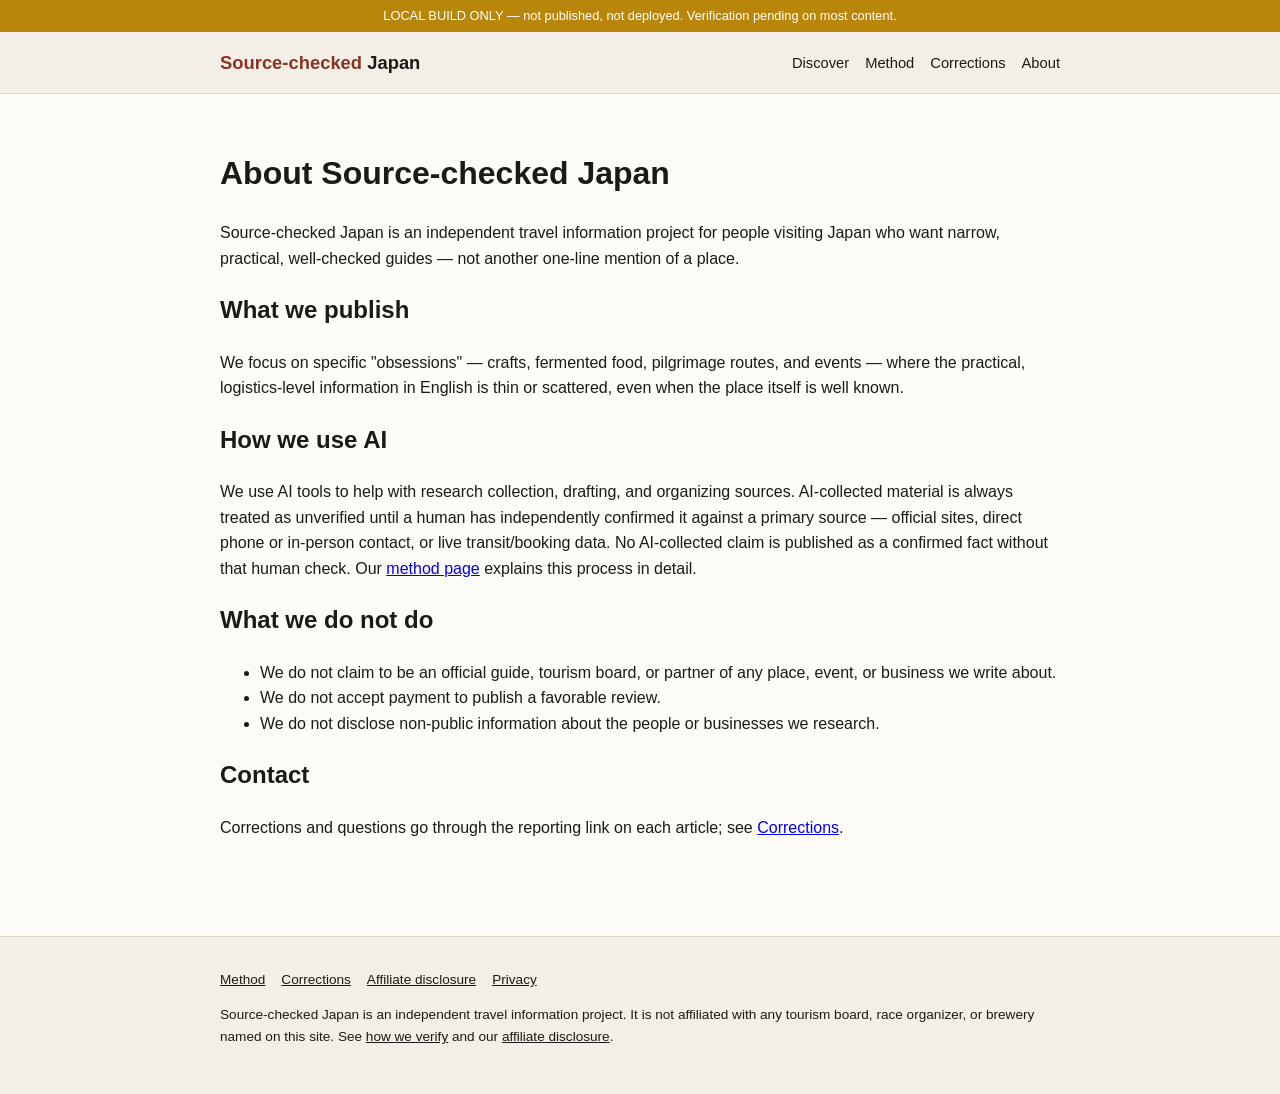
==== about/index.html @ e04d087a "Publish built site (Verification pending badges retained) Co-Authored-By: Claude Opus 4.8 <noreply@a" ====
<!DOCTYPE html><html lang="en" data-astro-cid-37fxchfa> <head><meta charset="UTF-8"><meta name="viewport" content="width=device-width, initial-scale=1.0"><title>About | Source-checked Japan</title><meta name="description" content="About Source-checked Japan and our AI use policy."><meta name="robots" content="noindex, nofollow"><link rel="stylesheet" href="/_astro/index.BX7XBRq1.css"></head> <body data-astro-cid-37fxchfa> <div class="dev-banner" data-astro-cid-37fxchfa>LOCAL BUILD ONLY — not published, not deployed. Verification pending on most content.</div> <header class="site" data-astro-cid-37fxchfa> <div class="wrap" data-astro-cid-37fxchfa> <a class="brand" href="/" data-astro-cid-37fxchfa><span class="mark" data-astro-cid-37fxchfa>Source-checked</span> Japan</a> <nav class="site-nav" data-astro-cid-37fxchfa> <ul data-astro-cid-37fxchfa> <li data-astro-cid-37fxchfa><a href="/discover/" data-astro-cid-37fxchfa>Discover</a></li> <li data-astro-cid-37fxchfa><a href="/method/" data-astro-cid-37fxchfa>Method</a></li> <li data-astro-cid-37fxchfa><a href="/corrections/" data-astro-cid-37fxchfa>Corrections</a></li> <li data-astro-cid-37fxchfa><a href="/about/" data-astro-cid-37fxchfa>About</a></li> </ul> </nav> </div> </header> <main data-astro-cid-37fxchfa> <div class="wrap" data-astro-cid-37fxchfa>  <h1>About Source-checked Japan</h1> <p>Source-checked Japan is an independent travel information project for people visiting Japan who want narrow, practical, well-checked guides — not another one-line mention of a place.</p> <section class="block"> <h2>What we publish</h2> <p>We focus on specific "obsessions" — crafts, fermented food, pilgrimage routes, and events — where the practical, logistics-level information in English is thin or scattered, even when the place itself is well known.</p> </section> <section class="block"> <h2>How we use AI</h2> <p>We use AI tools to help with research collection, drafting, and organizing sources. AI-collected material is always treated as unverified until a human has independently confirmed it against a primary source — official sites, direct phone or in-person contact, or live transit/booking data. No AI-collected claim is published as a confirmed fact without that human check. Our <a href="/method/">method page</a> explains this process in detail.</p> </section> <section class="block"> <h2>What we do not do</h2> <ul> <li>We do not claim to be an official guide, tourism board, or partner of any place, event, or business we write about.</li> <li>We do not accept payment to publish a favorable review.</li> <li>We do not disclose non-public information about the people or businesses we research.</li> </ul> </section> <section class="block"> <h2>Contact</h2> <p>Corrections and questions go through the reporting link on each article; see <a href="/corrections/">Corrections</a>.</p> </section>  </div> </main> <footer class="site" data-astro-cid-37fxchfa> <div class="wrap" data-astro-cid-37fxchfa> <ul data-astro-cid-37fxchfa> <li data-astro-cid-37fxchfa><a href="/method/" data-astro-cid-37fxchfa>Method</a></li> <li data-astro-cid-37fxchfa><a href="/corrections/" data-astro-cid-37fxchfa>Corrections</a></li> <li data-astro-cid-37fxchfa><a href="/affiliate-disclosure/" data-astro-cid-37fxchfa>Affiliate disclosure</a></li> <li data-astro-cid-37fxchfa><a href="/privacy/" data-astro-cid-37fxchfa>Privacy</a></li> </ul> <p data-astro-cid-37fxchfa>Source-checked Japan is an independent travel information project. It is not affiliated with any tourism board, race organizer, or brewery named on this site. See <a href="/method/" data-astro-cid-37fxchfa>how we verify</a> and our <a href="/affiliate-disclosure/" data-astro-cid-37fxchfa>affiliate disclosure</a>.</p> </div> </footer> </body></html>
---- _astro/index.BX7XBRq1.css ----
:root{--ink: #1c1a17;--paper: #fdfbf7;--paper-alt: #f4efe6;--accent: #8a3324;--accent-2: #2f5233;--line: #ddd3c2;--pending-bg: #fff3cd;--pending-border: #b8860b;--pending-ink: #6b4e00;--checked-bg: #e6f2e9;--checked-border: #2f5233;--checked-ink: #1e3a22;font-family:-apple-system,Segoe UI,Hiragino Sans,sans-serif}[data-astro-cid-37fxchfa]{box-sizing:border-box}html,body{margin:0;padding:0;background:var(--paper);color:var(--ink)}body{line-height:1.6}a[data-astro-cid-37fxchfa]{color:var(--accent)}img[data-astro-cid-37fxchfa]{max-width:100%}.wrap[data-astro-cid-37fxchfa]{max-width:880px;margin:0 auto;padding:0 1.25rem}header[data-astro-cid-37fxchfa].site{border-bottom:1px solid var(--line);background:var(--paper-alt)}header[data-astro-cid-37fxchfa].site .wrap[data-astro-cid-37fxchfa]{display:flex;justify-content:space-between;align-items:center;flex-wrap:wrap;gap:.5rem;padding-top:1rem;padding-bottom:1rem}.brand[data-astro-cid-37fxchfa]{font-weight:700;font-size:1.15rem;text-decoration:none;color:var(--ink)}.brand[data-astro-cid-37fxchfa] .mark[data-astro-cid-37fxchfa]{color:var(--accent)}nav[data-astro-cid-37fxchfa].site-nav ul[data-astro-cid-37fxchfa]{list-style:none;display:flex;gap:1rem;margin:0;padding:0;flex-wrap:wrap}nav[data-astro-cid-37fxchfa].site-nav a[data-astro-cid-37fxchfa]{text-decoration:none;color:var(--ink);font-size:.92rem}nav[data-astro-cid-37fxchfa].site-nav a[data-astro-cid-37fxchfa]:hover{color:var(--accent)}main[data-astro-cid-37fxchfa]{padding:2rem 0 3rem}footer[data-astro-cid-37fxchfa].site{border-top:1px solid var(--line);background:var(--paper-alt);padding:2rem 0;margin-top:2rem;font-size:.85rem}footer[data-astro-cid-37fxchfa].site ul[data-astro-cid-37fxchfa]{list-style:none;display:flex;gap:1rem;flex-wrap:wrap;padding:0;margin:0 0 .75rem}footer[data-astro-cid-37fxchfa].site a[data-astro-cid-37fxchfa]{color:var(--ink)}.dev-banner[data-astro-cid-37fxchfa]{background:#b8860b;color:#fff;text-align:center;font-size:.8rem;padding:.35rem .5rem}.badge[data-astro-cid-37fxchfa]{display:inline-flex;align-items:center;gap:.3rem;font-size:.75rem;font-weight:700;text-transform:uppercase;letter-spacing:.02em;padding:.2rem .55rem;border-radius:999px;border:1px solid}.badge[data-astro-cid-37fxchfa].pending{background:var(--pending-bg);border-color:var(--pending-border);color:var(--pending-ink)}.badge[data-astro-cid-37fxchfa].checked{background:var(--checked-bg);border-color:var(--checked-border);color:var(--checked-ink)}.badge[data-astro-cid-37fxchfa].partial{background:#fde9d9;border-color:#b5651d;color:#6b3a0c}.badge[data-astro-cid-37fxchfa]:before{content:""}.badge[data-astro-cid-37fxchfa].pending:before{content:"⚠️"}.badge[data-astro-cid-37fxchfa].checked:before{content:"✓"}code[data-astro-cid-37fxchfa],pre[data-astro-cid-37fxchfa]{font-family:ui-monospace,Consolas,monospace}table[data-astro-cid-37fxchfa]{border-collapse:collapse;width:100%;margin:1rem 0}th[data-astro-cid-37fxchfa],td[data-astro-cid-37fxchfa]{border:1px solid var(--line);padding:.5rem .6rem;text-align:left;vertical-align:top;font-size:.92rem}th[data-astro-cid-37fxchfa]{background:var(--paper-alt)}h1[data-astro-cid-37fxchfa],h2[data-astro-cid-37fxchfa],h3[data-astro-cid-37fxchfa]{line-height:1.25}section[data-astro-cid-37fxchfa].block{margin:2rem 0}.card[data-astro-cid-37fxchfa]{border:1px solid var(--line);border-radius:10px;padding:1rem 1.25rem;background:#fff;margin-bottom:1rem}.grid[data-astro-cid-37fxchfa]{display:grid;gap:1rem}@media (min-width: 640px){.grid[data-astro-cid-37fxchfa].cols-2{grid-template-columns:1fr 1fr}.grid[data-astro-cid-37fxchfa].cols-3{grid-template-columns:repeat(3,1fr)}}.tag[data-astro-cid-37fxchfa]{display:inline-block;font-size:.75rem;background:var(--paper-alt);border:1px solid var(--line);border-radius:999px;padding:.15rem .6rem;margin-right:.3rem}.btn[data-astro-cid-37fxchfa]{display:inline-block;background:var(--accent);color:#fff;text-decoration:none;padding:.55rem 1rem;border-radius:6px;font-size:.92rem}.btn[data-astro-cid-37fxchfa].secondary{background:var(--accent-2)}.disclosure[data-astro-cid-37fxchfa]{font-size:.8rem;color:#555;border-left:3px solid var(--line);padding-left:.6rem;margin:.75rem 0}@media (max-width: 400px){body{font-size:15px}}
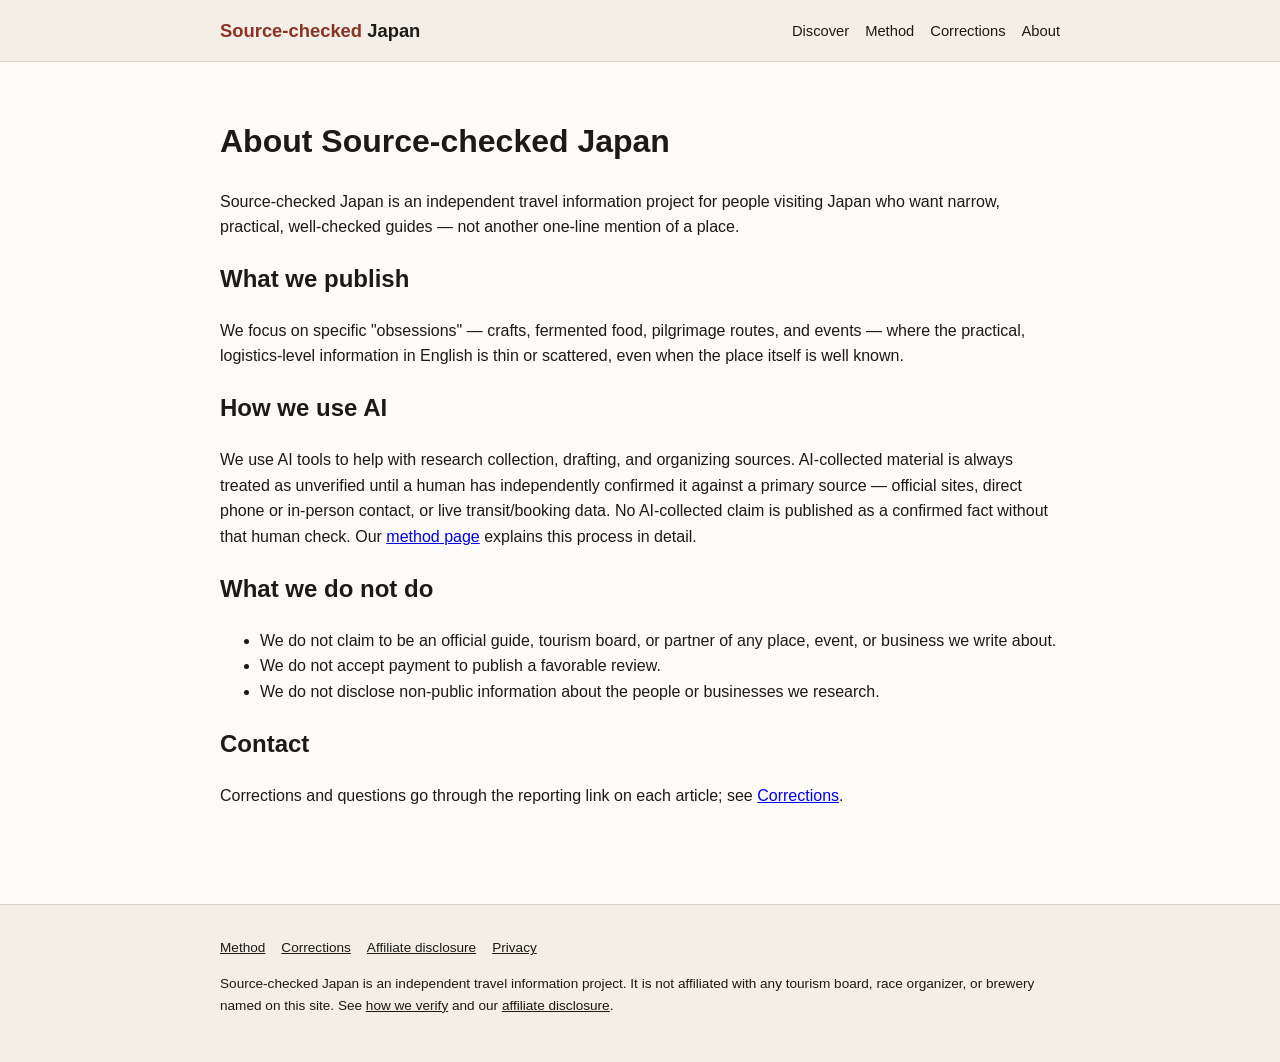
==== commit 3dd3e985: "Fix public site to safe state: remove LOCAL BUILD ONLY banner, publish only verified articles (Yuasa" ====
--- a/about/index.html
+++ b/about/index.html
@@ -1 +1 @@
-<!DOCTYPE html><html lang="en" data-astro-cid-37fxchfa> <head><meta charset="UTF-8"><meta name="viewport" content="width=device-width, initial-scale=1.0"><title>About | Source-checked Japan</title><meta name="description" content="About Source-checked Japan and our AI use policy."><meta name="robots" content="noindex, nofollow"><link rel="stylesheet" href="/_astro/index.BX7XBRq1.css"></head> <body data-astro-cid-37fxchfa> <div class="dev-banner" data-astro-cid-37fxchfa>LOCAL BUILD ONLY — not published, not deployed. Verification pending on most content.</div> <header class="site" data-astro-cid-37fxchfa> <div class="wrap" data-astro-cid-37fxchfa> <a class="brand" href="/" data-astro-cid-37fxchfa><span class="mark" data-astro-cid-37fxchfa>Source-checked</span> Japan</a> <nav class="site-nav" data-astro-cid-37fxchfa> <ul data-astro-cid-37fxchfa> <li data-astro-cid-37fxchfa><a href="/discover/" data-astro-cid-37fxchfa>Discover</a></li> <li data-astro-cid-37fxchfa><a href="/method/" data-astro-cid-37fxchfa>Method</a></li> <li data-astro-cid-37fxchfa><a href="/corrections/" data-astro-cid-37fxchfa>Corrections</a></li> <li data-astro-cid-37fxchfa><a href="/about/" data-astro-cid-37fxchfa>About</a></li> </ul> </nav> </div> </header> <main data-astro-cid-37fxchfa> <div class="wrap" data-astro-cid-37fxchfa>  <h1>About Source-checked Japan</h1> <p>Source-checked Japan is an independent travel information project for people visiting Japan who want narrow, practical, well-checked guides — not another one-line mention of a place.</p> <section class="block"> <h2>What we publish</h2> <p>We focus on specific "obsessions" — crafts, fermented food, pilgrimage routes, and events — where the practical, logistics-level information in English is thin or scattered, even when the place itself is well known.</p> </section> <section class="block"> <h2>How we use AI</h2> <p>We use AI tools to help with research collection, drafting, and organizing sources. AI-collected material is always treated as unverified until a human has independently confirmed it against a primary source — official sites, direct phone or in-person contact, or live transit/booking data. No AI-collected claim is published as a confirmed fact without that human check. Our <a href="/method/">method page</a> explains this process in detail.</p> </section> <section class="block"> <h2>What we do not do</h2> <ul> <li>We do not claim to be an official guide, tourism board, or partner of any place, event, or business we write about.</li> <li>We do not accept payment to publish a favorable review.</li> <li>We do not disclose non-public information about the people or businesses we research.</li> </ul> </section> <section class="block"> <h2>Contact</h2> <p>Corrections and questions go through the reporting link on each article; see <a href="/corrections/">Corrections</a>.</p> </section>  </div> </main> <footer class="site" data-astro-cid-37fxchfa> <div class="wrap" data-astro-cid-37fxchfa> <ul data-astro-cid-37fxchfa> <li data-astro-cid-37fxchfa><a href="/method/" data-astro-cid-37fxchfa>Method</a></li> <li data-astro-cid-37fxchfa><a href="/corrections/" data-astro-cid-37fxchfa>Corrections</a></li> <li data-astro-cid-37fxchfa><a href="/affiliate-disclosure/" data-astro-cid-37fxchfa>Affiliate disclosure</a></li> <li data-astro-cid-37fxchfa><a href="/privacy/" data-astro-cid-37fxchfa>Privacy</a></li> </ul> <p data-astro-cid-37fxchfa>Source-checked Japan is an independent travel information project. It is not affiliated with any tourism board, race organizer, or brewery named on this site. See <a href="/method/" data-astro-cid-37fxchfa>how we verify</a> and our <a href="/affiliate-disclosure/" data-astro-cid-37fxchfa>affiliate disclosure</a>.</p> </div> </footer> </body></html>+<!DOCTYPE html><html lang="en" data-astro-cid-37fxchfa> <head><meta charset="UTF-8"><meta name="viewport" content="width=device-width, initial-scale=1.0"><title>About | Source-checked Japan</title><meta name="description" content="About Source-checked Japan and our AI use policy."><meta name="robots" content="noindex, nofollow"><link rel="stylesheet" href="/_astro/index.BX7XBRq1.css"></head> <body data-astro-cid-37fxchfa>  <header class="site" data-astro-cid-37fxchfa> <div class="wrap" data-astro-cid-37fxchfa> <a class="brand" href="/" data-astro-cid-37fxchfa><span class="mark" data-astro-cid-37fxchfa>Source-checked</span> Japan</a> <nav class="site-nav" data-astro-cid-37fxchfa> <ul data-astro-cid-37fxchfa> <li data-astro-cid-37fxchfa><a href="/discover/" data-astro-cid-37fxchfa>Discover</a></li> <li data-astro-cid-37fxchfa><a href="/method/" data-astro-cid-37fxchfa>Method</a></li> <li data-astro-cid-37fxchfa><a href="/corrections/" data-astro-cid-37fxchfa>Corrections</a></li> <li data-astro-cid-37fxchfa><a href="/about/" data-astro-cid-37fxchfa>About</a></li> </ul> </nav> </div> </header> <main data-astro-cid-37fxchfa> <div class="wrap" data-astro-cid-37fxchfa>  <h1>About Source-checked Japan</h1> <p>Source-checked Japan is an independent travel information project for people visiting Japan who want narrow, practical, well-checked guides — not another one-line mention of a place.</p> <section class="block"> <h2>What we publish</h2> <p>We focus on specific "obsessions" — crafts, fermented food, pilgrimage routes, and events — where the practical, logistics-level information in English is thin or scattered, even when the place itself is well known.</p> </section> <section class="block"> <h2>How we use AI</h2> <p>We use AI tools to help with research collection, drafting, and organizing sources. AI-collected material is always treated as unverified until a human has independently confirmed it against a primary source — official sites, direct phone or in-person contact, or live transit/booking data. No AI-collected claim is published as a confirmed fact without that human check. Our <a href="/method/">method page</a> explains this process in detail.</p> </section> <section class="block"> <h2>What we do not do</h2> <ul> <li>We do not claim to be an official guide, tourism board, or partner of any place, event, or business we write about.</li> <li>We do not accept payment to publish a favorable review.</li> <li>We do not disclose non-public information about the people or businesses we research.</li> </ul> </section> <section class="block"> <h2>Contact</h2> <p>Corrections and questions go through the reporting link on each article; see <a href="/corrections/">Corrections</a>.</p> </section>  </div> </main> <footer class="site" data-astro-cid-37fxchfa> <div class="wrap" data-astro-cid-37fxchfa> <ul data-astro-cid-37fxchfa> <li data-astro-cid-37fxchfa><a href="/method/" data-astro-cid-37fxchfa>Method</a></li> <li data-astro-cid-37fxchfa><a href="/corrections/" data-astro-cid-37fxchfa>Corrections</a></li> <li data-astro-cid-37fxchfa><a href="/affiliate-disclosure/" data-astro-cid-37fxchfa>Affiliate disclosure</a></li> <li data-astro-cid-37fxchfa><a href="/privacy/" data-astro-cid-37fxchfa>Privacy</a></li> </ul> <p data-astro-cid-37fxchfa>Source-checked Japan is an independent travel information project. It is not affiliated with any tourism board, race organizer, or brewery named on this site. See <a href="/method/" data-astro-cid-37fxchfa>how we verify</a> and our <a href="/affiliate-disclosure/" data-astro-cid-37fxchfa>affiliate disclosure</a>.</p> </div> </footer> </body></html>
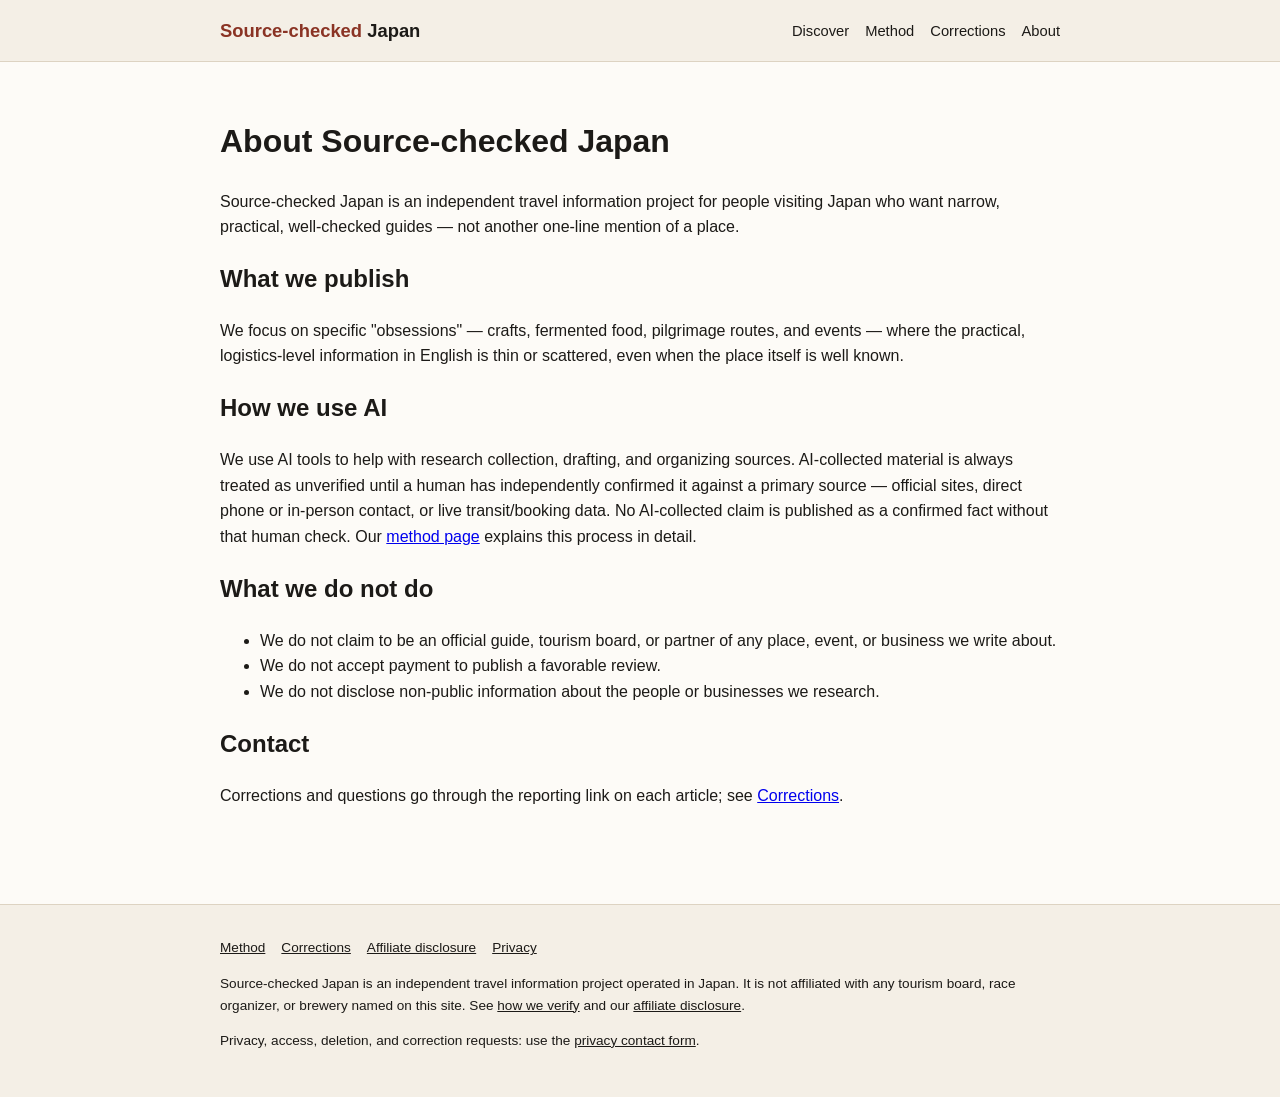
==== commit 306f61de: "Add CTA measurement (self-hosted endpoint), privacy notice update, remove internal notes from public" ====
--- a/about/index.html
+++ b/about/index.html
@@ -1 +1 @@
-<!DOCTYPE html><html lang="en" data-astro-cid-37fxchfa> <head><meta charset="UTF-8"><meta name="viewport" content="width=device-width, initial-scale=1.0"><title>About | Source-checked Japan</title><meta name="description" content="About Source-checked Japan and our AI use policy."><meta name="robots" content="noindex, nofollow"><link rel="stylesheet" href="/_astro/index.BX7XBRq1.css"></head> <body data-astro-cid-37fxchfa>  <header class="site" data-astro-cid-37fxchfa> <div class="wrap" data-astro-cid-37fxchfa> <a class="brand" href="/" data-astro-cid-37fxchfa><span class="mark" data-astro-cid-37fxchfa>Source-checked</span> Japan</a> <nav class="site-nav" data-astro-cid-37fxchfa> <ul data-astro-cid-37fxchfa> <li data-astro-cid-37fxchfa><a href="/discover/" data-astro-cid-37fxchfa>Discover</a></li> <li data-astro-cid-37fxchfa><a href="/method/" data-astro-cid-37fxchfa>Method</a></li> <li data-astro-cid-37fxchfa><a href="/corrections/" data-astro-cid-37fxchfa>Corrections</a></li> <li data-astro-cid-37fxchfa><a href="/about/" data-astro-cid-37fxchfa>About</a></li> </ul> </nav> </div> </header> <main data-astro-cid-37fxchfa> <div class="wrap" data-astro-cid-37fxchfa>  <h1>About Source-checked Japan</h1> <p>Source-checked Japan is an independent travel information project for people visiting Japan who want narrow, practical, well-checked guides — not another one-line mention of a place.</p> <section class="block"> <h2>What we publish</h2> <p>We focus on specific "obsessions" — crafts, fermented food, pilgrimage routes, and events — where the practical, logistics-level information in English is thin or scattered, even when the place itself is well known.</p> </section> <section class="block"> <h2>How we use AI</h2> <p>We use AI tools to help with research collection, drafting, and organizing sources. AI-collected material is always treated as unverified until a human has independently confirmed it against a primary source — official sites, direct phone or in-person contact, or live transit/booking data. No AI-collected claim is published as a confirmed fact without that human check. Our <a href="/method/">method page</a> explains this process in detail.</p> </section> <section class="block"> <h2>What we do not do</h2> <ul> <li>We do not claim to be an official guide, tourism board, or partner of any place, event, or business we write about.</li> <li>We do not accept payment to publish a favorable review.</li> <li>We do not disclose non-public information about the people or businesses we research.</li> </ul> </section> <section class="block"> <h2>Contact</h2> <p>Corrections and questions go through the reporting link on each article; see <a href="/corrections/">Corrections</a>.</p> </section>  </div> </main> <footer class="site" data-astro-cid-37fxchfa> <div class="wrap" data-astro-cid-37fxchfa> <ul data-astro-cid-37fxchfa> <li data-astro-cid-37fxchfa><a href="/method/" data-astro-cid-37fxchfa>Method</a></li> <li data-astro-cid-37fxchfa><a href="/corrections/" data-astro-cid-37fxchfa>Corrections</a></li> <li data-astro-cid-37fxchfa><a href="/affiliate-disclosure/" data-astro-cid-37fxchfa>Affiliate disclosure</a></li> <li data-astro-cid-37fxchfa><a href="/privacy/" data-astro-cid-37fxchfa>Privacy</a></li> </ul> <p data-astro-cid-37fxchfa>Source-checked Japan is an independent travel information project. It is not affiliated with any tourism board, race organizer, or brewery named on this site. See <a href="/method/" data-astro-cid-37fxchfa>how we verify</a> and our <a href="/affiliate-disclosure/" data-astro-cid-37fxchfa>affiliate disclosure</a>.</p> </div> </footer> </body></html>+<!DOCTYPE html><html lang="en" data-astro-cid-37fxchfa> <head><meta charset="UTF-8"><meta name="viewport" content="width=device-width, initial-scale=1.0"><title>About | Source-checked Japan</title><meta name="description" content="About Source-checked Japan and our AI use policy."><link rel="canonical" href="https://sourcecheckedjapan.com/about/"><link rel="stylesheet" href="/_astro/index.BX7XBRq1.css"></head> <body data-astro-cid-37fxchfa>  <header class="site" data-astro-cid-37fxchfa> <div class="wrap" data-astro-cid-37fxchfa> <a class="brand" href="/" data-astro-cid-37fxchfa><span class="mark" data-astro-cid-37fxchfa>Source-checked</span> Japan</a> <nav class="site-nav" data-astro-cid-37fxchfa> <ul data-astro-cid-37fxchfa> <li data-astro-cid-37fxchfa><a href="/discover/" data-astro-cid-37fxchfa>Discover</a></li> <li data-astro-cid-37fxchfa><a href="/method/" data-astro-cid-37fxchfa>Method</a></li> <li data-astro-cid-37fxchfa><a href="/corrections/" data-astro-cid-37fxchfa>Corrections</a></li> <li data-astro-cid-37fxchfa><a href="/about/" data-astro-cid-37fxchfa>About</a></li> </ul> </nav> </div> </header> <main data-astro-cid-37fxchfa> <div class="wrap" data-astro-cid-37fxchfa>  <h1>About Source-checked Japan</h1> <p>Source-checked Japan is an independent travel information project for people visiting Japan who want narrow, practical, well-checked guides — not another one-line mention of a place.</p> <section class="block"> <h2>What we publish</h2> <p>We focus on specific "obsessions" — crafts, fermented food, pilgrimage routes, and events — where the practical, logistics-level information in English is thin or scattered, even when the place itself is well known.</p> </section> <section class="block"> <h2>How we use AI</h2> <p>We use AI tools to help with research collection, drafting, and organizing sources. AI-collected material is always treated as unverified until a human has independently confirmed it against a primary source — official sites, direct phone or in-person contact, or live transit/booking data. No AI-collected claim is published as a confirmed fact without that human check. Our <a href="/method/">method page</a> explains this process in detail.</p> </section> <section class="block"> <h2>What we do not do</h2> <ul> <li>We do not claim to be an official guide, tourism board, or partner of any place, event, or business we write about.</li> <li>We do not accept payment to publish a favorable review.</li> <li>We do not disclose non-public information about the people or businesses we research.</li> </ul> </section> <section class="block"> <h2>Contact</h2> <p>Corrections and questions go through the reporting link on each article; see <a href="/corrections/">Corrections</a>.</p> </section>  </div> </main> <footer class="site" data-astro-cid-37fxchfa> <div class="wrap" data-astro-cid-37fxchfa> <ul data-astro-cid-37fxchfa> <li data-astro-cid-37fxchfa><a href="/method/" data-astro-cid-37fxchfa>Method</a></li> <li data-astro-cid-37fxchfa><a href="/corrections/" data-astro-cid-37fxchfa>Corrections</a></li> <li data-astro-cid-37fxchfa><a href="/affiliate-disclosure/" data-astro-cid-37fxchfa>Affiliate disclosure</a></li> <li data-astro-cid-37fxchfa><a href="/privacy/" data-astro-cid-37fxchfa>Privacy</a></li> </ul> <p data-astro-cid-37fxchfa>Source-checked Japan is an independent travel information project operated in Japan. It is not affiliated with any tourism board, race organizer, or brewery named on this site. See <a href="/method/" data-astro-cid-37fxchfa>how we verify</a> and our <a href="/affiliate-disclosure/" data-astro-cid-37fxchfa>affiliate disclosure</a>.</p> <p data-astro-cid-37fxchfa>Privacy, access, deletion, and correction requests: use the <a href="/privacy/#contact" data-astro-cid-37fxchfa>privacy contact form</a>.</p> </div> </footer> <script src="/cta-events.js"></script> </body> </html>
